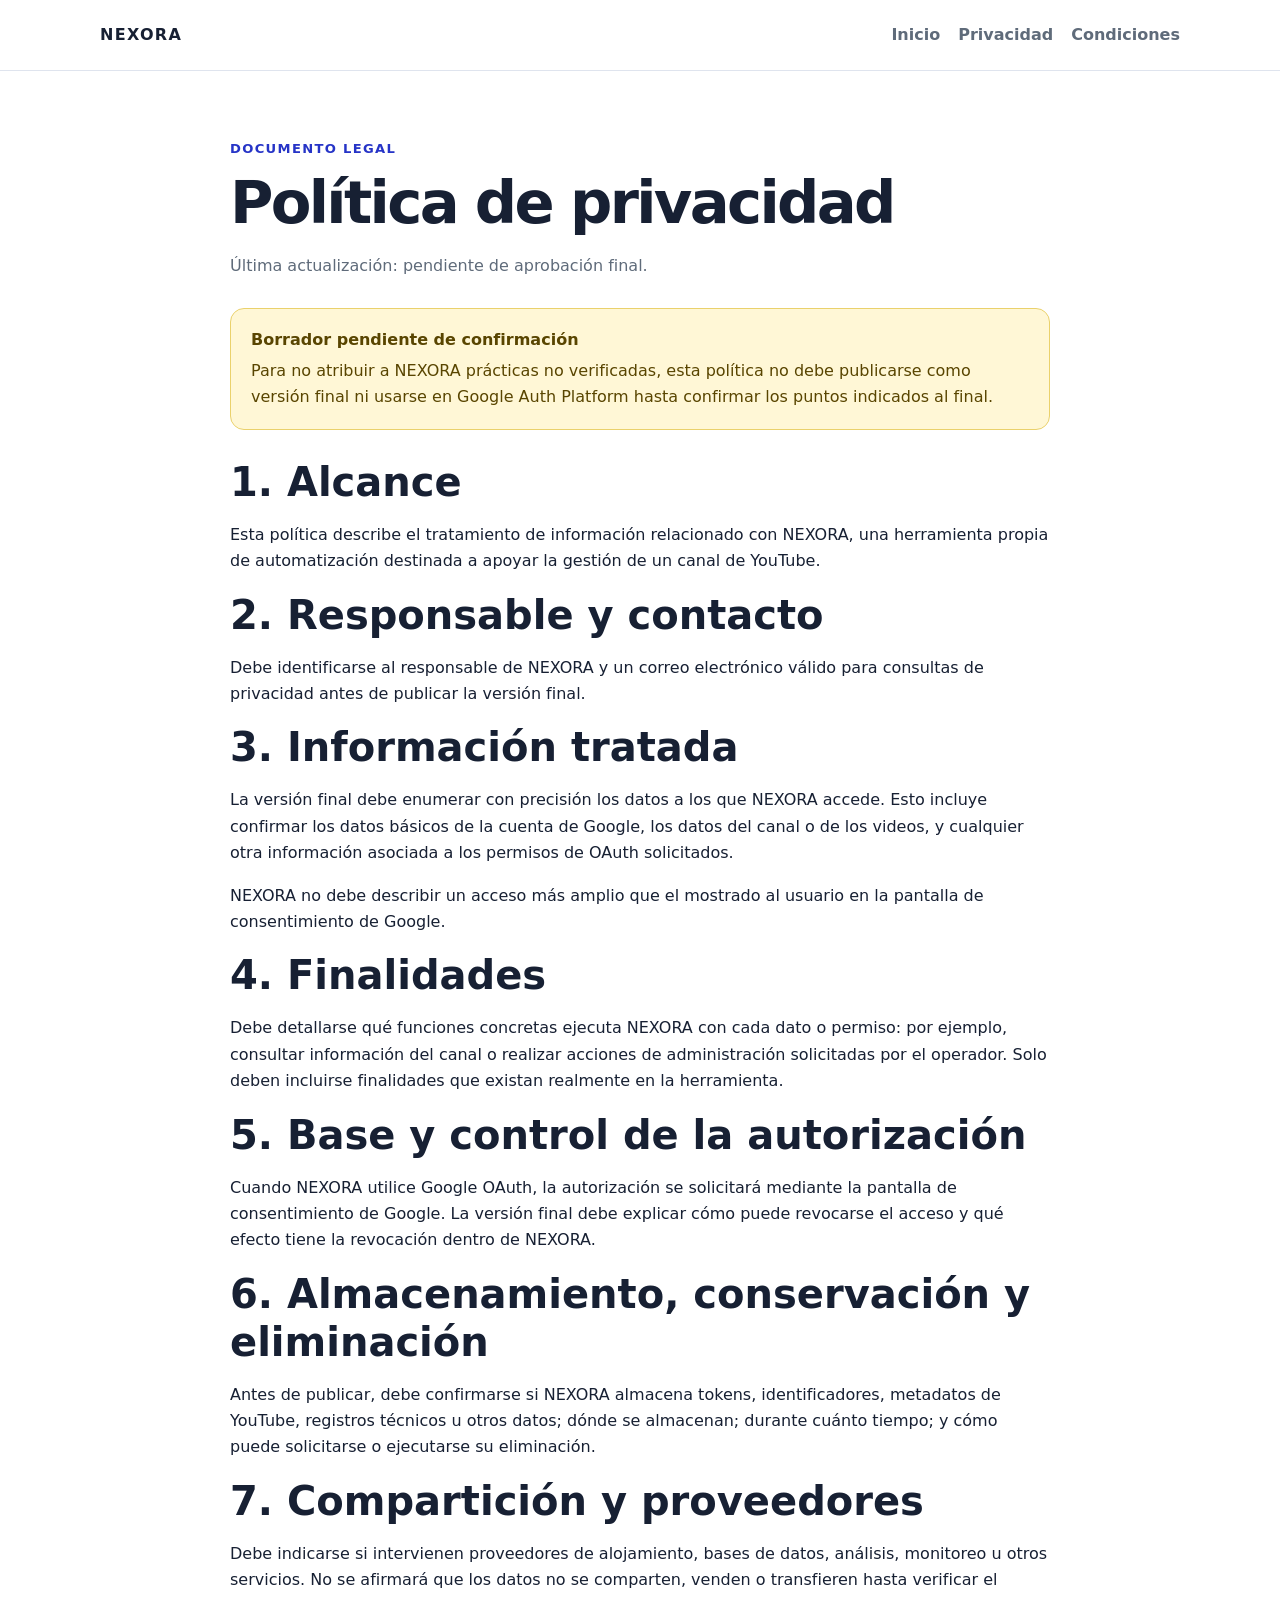
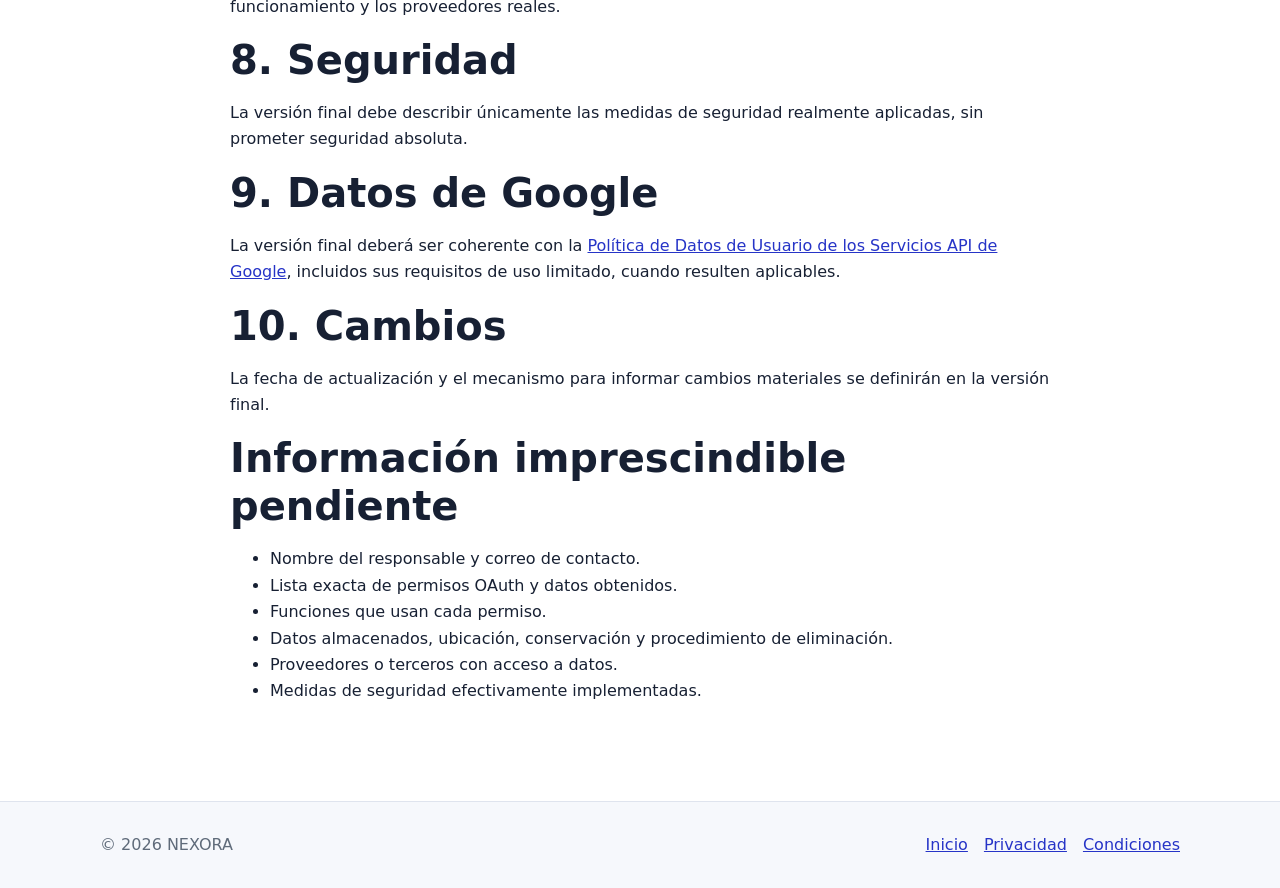
==== privacidad.html @ ef6ad5de "Add NEXORA privacy policy draft" ====
<!doctype html>
<html lang="es">
<head>
  <meta charset="utf-8">
  <meta name="viewport" content="width=device-width, initial-scale=1">
  <meta name="description" content="Política de privacidad de NEXORA.">
  <title>Política de privacidad | NEXORA</title>
  <link rel="stylesheet" href="styles.css">
</head>
<body>
  <header>
    <div class="container nav">
      <a class="brand" href="./">NEXORA</a>
      <nav aria-label="Navegación principal">
        <a href="./">Inicio</a>
        <a href="privacidad.html" aria-current="page">Privacidad</a>
        <a href="terminos.html">Condiciones</a>
      </nav>
    </div>
  </header>

  <main class="container legal">
    <p class="eyebrow">Documento legal</p>
    <h1>Política de privacidad</h1>
    <p class="meta">Última actualización: pendiente de aprobación final.</p>

    <div class="notice">
      <strong>Borrador pendiente de confirmación</strong>
      Para no atribuir a NEXORA prácticas no verificadas, esta política no debe publicarse como versión final ni usarse en Google Auth Platform hasta confirmar los puntos indicados al final.
    </div>

    <h2>1. Alcance</h2>
    <p>Esta política describe el tratamiento de información relacionado con NEXORA, una herramienta propia de automatización destinada a apoyar la gestión de un canal de YouTube.</p>

    <h2>2. Responsable y contacto</h2>
    <p>Debe identificarse al responsable de NEXORA y un correo electrónico válido para consultas de privacidad antes de publicar la versión final.</p>

    <h2>3. Información tratada</h2>
    <p>La versión final debe enumerar con precisión los datos a los que NEXORA accede. Esto incluye confirmar los datos básicos de la cuenta de Google, los datos del canal o de los videos, y cualquier otra información asociada a los permisos de OAuth solicitados.</p>
    <p>NEXORA no debe describir un acceso más amplio que el mostrado al usuario en la pantalla de consentimiento de Google.</p>

    <h2>4. Finalidades</h2>
    <p>Debe detallarse qué funciones concretas ejecuta NEXORA con cada dato o permiso: por ejemplo, consultar información del canal o realizar acciones de administración solicitadas por el operador. Solo deben incluirse finalidades que existan realmente en la herramienta.</p>

    <h2>5. Base y control de la autorización</h2>
    <p>Cuando NEXORA utilice Google OAuth, la autorización se solicitará mediante la pantalla de consentimiento de Google. La versión final debe explicar cómo puede revocarse el acceso y qué efecto tiene la revocación dentro de NEXORA.</p>

    <h2>6. Almacenamiento, conservación y eliminación</h2>
    <p>Antes de publicar, debe confirmarse si NEXORA almacena tokens, identificadores, metadatos de YouTube, registros técnicos u otros datos; dónde se almacenan; durante cuánto tiempo; y cómo puede solicitarse o ejecutarse su eliminación.</p>

    <h2>7. Compartición y proveedores</h2>
    <p>Debe indicarse si intervienen proveedores de alojamiento, bases de datos, análisis, monitoreo u otros servicios. No se afirmará que los datos no se comparten, venden o transfieren hasta verificar el funcionamiento y los proveedores reales.</p>

    <h2>8. Seguridad</h2>
    <p>La versión final debe describir únicamente las medidas de seguridad realmente aplicadas, sin prometer seguridad absoluta.</p>

    <h2>9. Datos de Google</h2>
    <p>La versión final deberá ser coherente con la <a href="https://developers.google.com/terms/api-services-user-data-policy" rel="noopener noreferrer">Política de Datos de Usuario de los Servicios API de Google</a>, incluidos sus requisitos de uso limitado, cuando resulten aplicables.</p>

    <h2>10. Cambios</h2>
    <p>La fecha de actualización y el mecanismo para informar cambios materiales se definirán en la versión final.</p>

    <h2>Información imprescindible pendiente</h2>
    <ul>
      <li>Nombre del responsable y correo de contacto.</li>
      <li>Lista exacta de permisos OAuth y datos obtenidos.</li>
      <li>Funciones que usan cada permiso.</li>
      <li>Datos almacenados, ubicación, conservación y procedimiento de eliminación.</li>
      <li>Proveedores o terceros con acceso a datos.</li>
      <li>Medidas de seguridad efectivamente implementadas.</li>
    </ul>
  </main>

  <footer>
    <div class="container footer-row">
      <span>© 2026 NEXORA</span>
      <div class="footer-links">
        <a href="./">Inicio</a>
        <a href="privacidad.html">Privacidad</a>
        <a href="terminos.html">Condiciones</a>
      </div>
    </div>
  </footer>
</body>
</html>
---- styles.css ----
:root {
  color-scheme: light;
  --ink: #172033;
  --muted: #5f6b7a;
  --brand: #4255ff;
  --brand-dark: #2634c7;
  --surface: #f6f8fc;
  --line: #dfe4ee;
  --warning-bg: #fff7d6;
  --warning-ink: #594500;
  --radius: 18px;
}
* { box-sizing: border-box; }
html { scroll-behavior: smooth; }
body {
  margin: 0;
  color: var(--ink);
  background: #fff;
  font: 16px/1.65 system-ui, -apple-system, BlinkMacSystemFont, "Segoe UI", sans-serif;
}
a { color: var(--brand-dark); }
a:hover { color: var(--brand); }
.container { width: min(1080px, calc(100% - 40px)); margin: 0 auto; }
header {
  position: sticky;
  top: 0;
  z-index: 10;
  background: rgba(255,255,255,.94);
  border-bottom: 1px solid var(--line);
  backdrop-filter: blur(14px);
}
.nav { min-height: 70px; display: flex; align-items: center; justify-content: space-between; gap: 24px; }
.brand { color: var(--ink); font-weight: 800; letter-spacing: .08em; text-decoration: none; }
nav { display: flex; flex-wrap: wrap; gap: 18px; }
nav a { color: var(--muted); font-weight: 650; text-decoration: none; }
.hero {
  padding: 92px 0 76px;
  background:
    radial-gradient(circle at 80% 20%, rgba(66,85,255,.16), transparent 34%),
    linear-gradient(180deg, #fff, var(--surface));
}
.eyebrow { color: var(--brand-dark); font-size: .82rem; font-weight: 800; letter-spacing: .1em; text-transform: uppercase; }
h1 { max-width: 760px; margin: 12px 0 20px; font-size: clamp(2.4rem, 7vw, 5rem); line-height: 1.02; letter-spacing: -.045em; }
.lead { max-width: 690px; color: var(--muted); font-size: 1.18rem; }
.actions { display: flex; flex-wrap: wrap; gap: 12px; margin-top: 30px; }
.button {
  display: inline-block;
  padding: 12px 18px;
  border: 1px solid var(--brand);
  border-radius: 999px;
  background: var(--brand);
  color: #fff;
  font-weight: 750;
  text-decoration: none;
}
.button.secondary { background: transparent; color: var(--brand-dark); }
section { padding: 66px 0; }
h2 { margin: 0 0 16px; font-size: clamp(1.7rem, 4vw, 2.5rem); line-height: 1.2; }
h3 { margin-top: 28px; }
.grid { display: grid; grid-template-columns: repeat(3, 1fr); gap: 18px; margin-top: 28px; }
.card { padding: 24px; border: 1px solid var(--line); border-radius: var(--radius); background: #fff; box-shadow: 0 12px 35px rgba(23,32,51,.06); }
.card p { margin-bottom: 0; color: var(--muted); }
.legal { max-width: 820px; padding: 54px 0 80px; }
.legal h1 { font-size: clamp(2.2rem, 6vw, 3.7rem); }
.meta { color: var(--muted); }
.notice { margin: 28px 0; padding: 18px 20px; border: 1px solid #ead16c; border-radius: 14px; background: var(--warning-bg); color: var(--warning-ink); }
.notice strong { display: block; margin-bottom: 5px; }
footer { padding: 30px 0; border-top: 1px solid var(--line); background: var(--surface); color: var(--muted); }
.footer-row { display: flex; justify-content: space-between; flex-wrap: wrap; gap: 16px; }
.footer-links { display: flex; flex-wrap: wrap; gap: 16px; }
@media (max-width: 760px) {
  .nav { align-items: flex-start; flex-direction: column; padding: 17px 0; }
  header { position: static; }
  .hero { padding-top: 62px; }
  .grid { grid-template-columns: 1fr; }
}
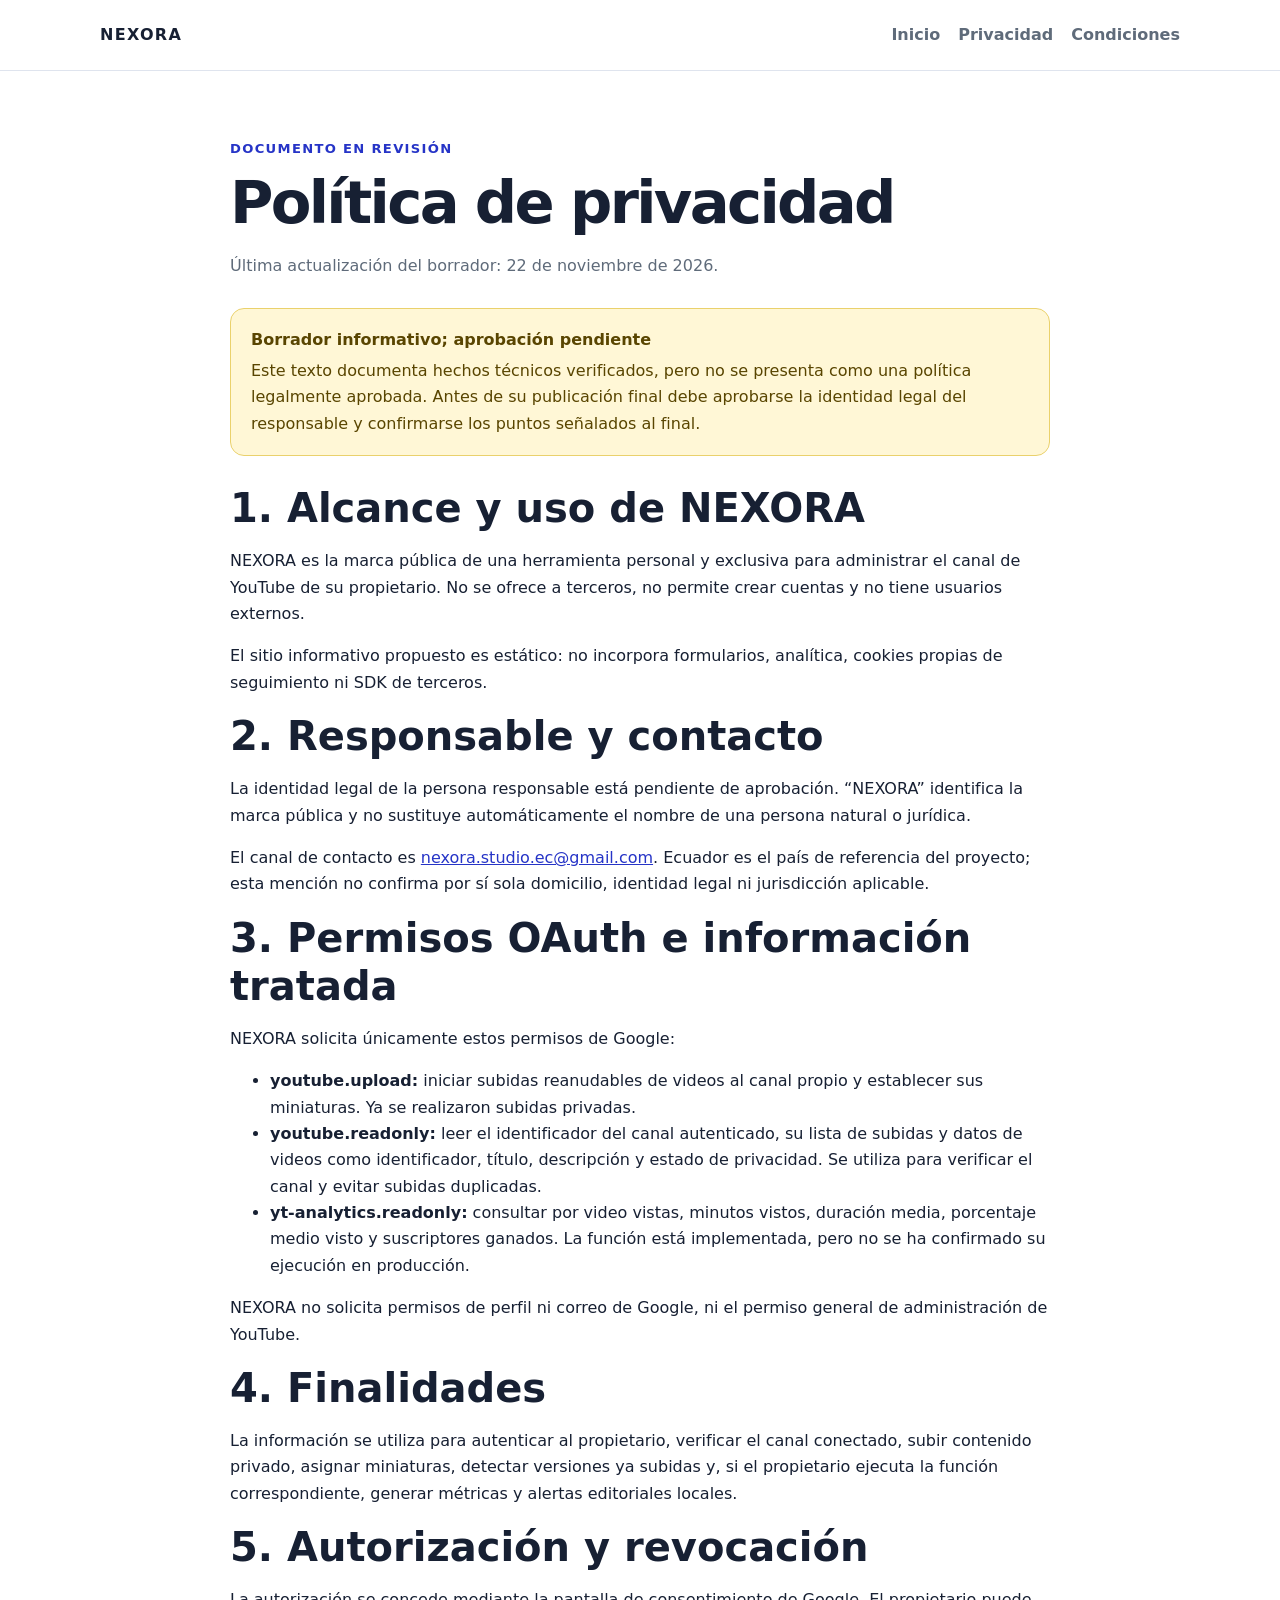
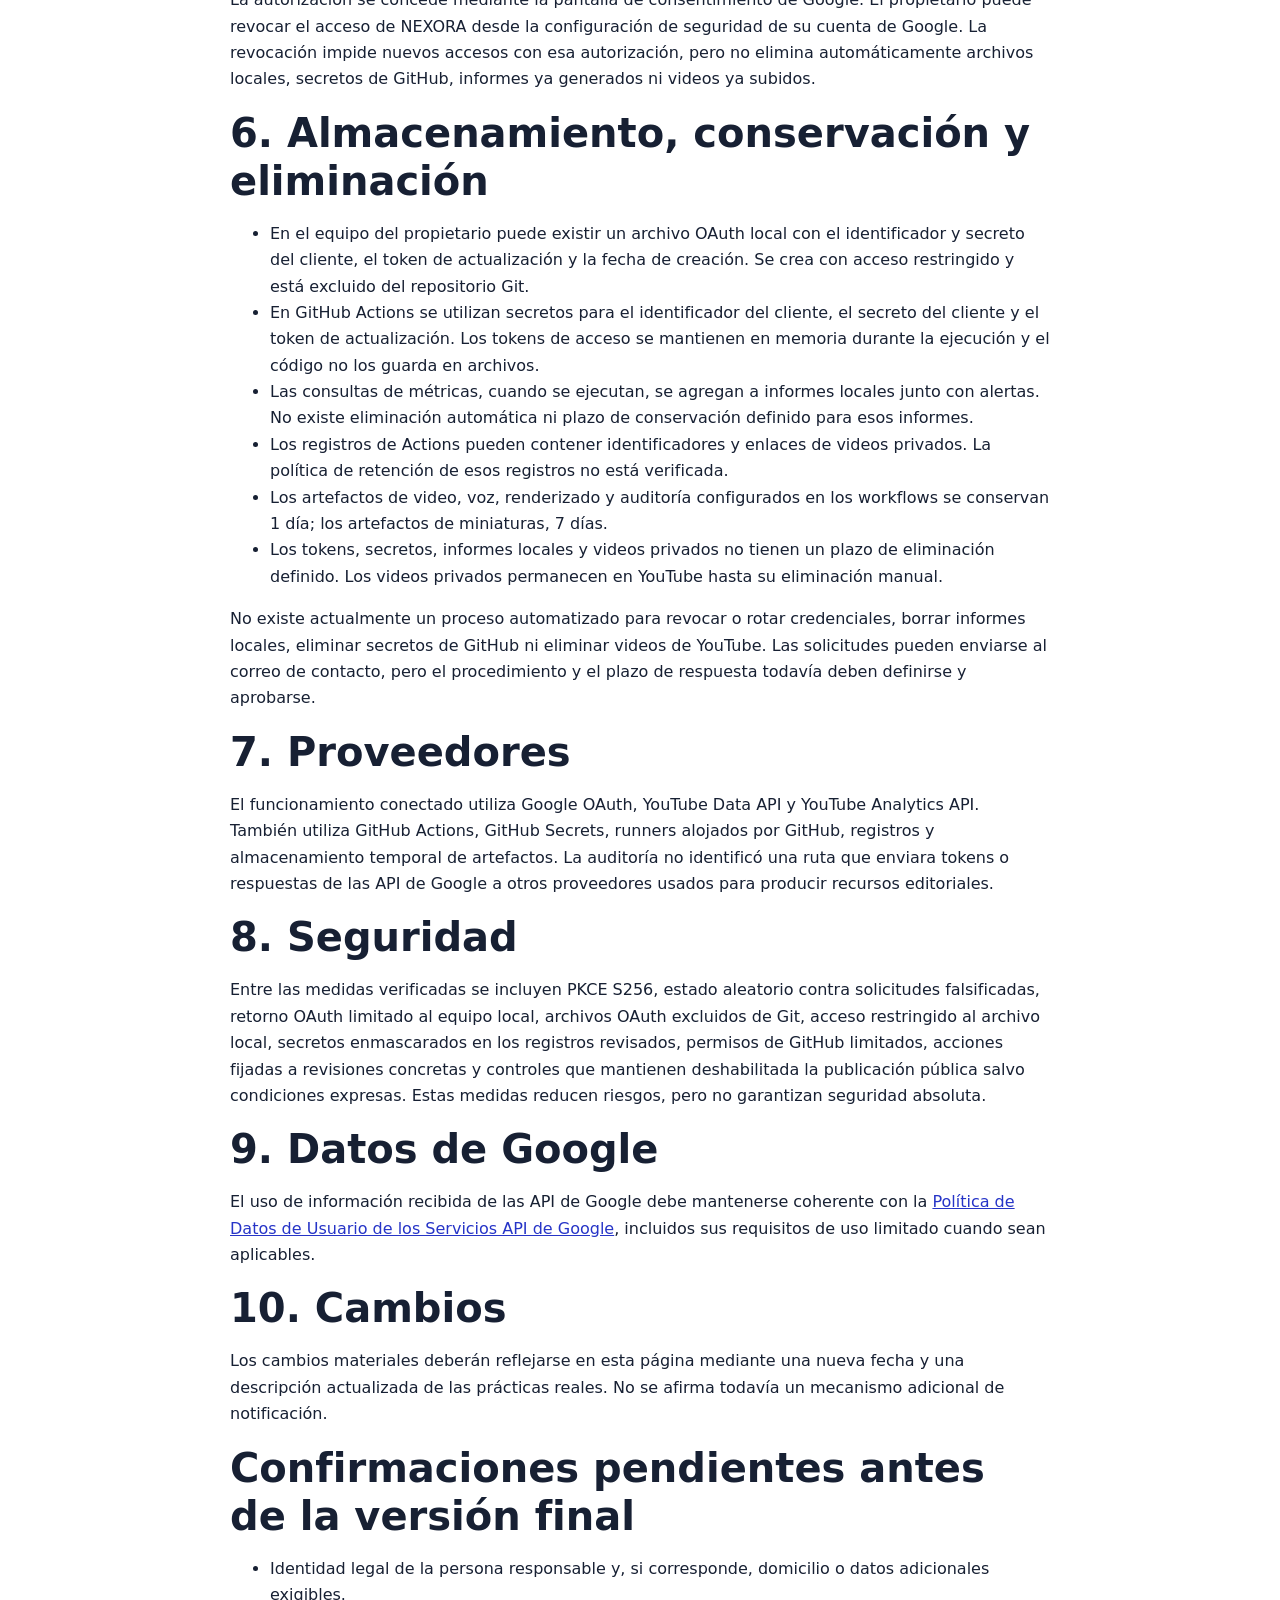
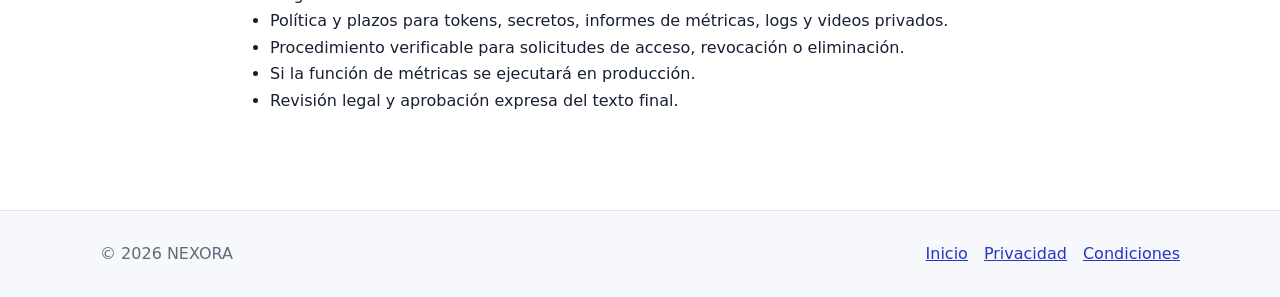
==== commit 3f5f4898: "docs: documentar privacidad OAuth verificada" ====
--- a/privacidad.html
+++ b/privacidad.html
@@ -3,7 +3,7 @@
 <head>
   <meta charset="utf-8">
   <meta name="viewport" content="width=device-width, initial-scale=1">
-  <meta name="description" content="Política de privacidad de NEXORA.">
+  <meta name="description" content="Política de privacidad de NEXORA y uso verificado de datos de Google y YouTube.">
   <title>Política de privacidad | NEXORA</title>
   <link rel="stylesheet" href="styles.css">
 </head>
@@ -20,54 +20,68 @@
   </header>
 
   <main class="container legal">
-    <p class="eyebrow">Documento legal</p>
+    <p class="eyebrow">Documento en revisión</p>
     <h1>Política de privacidad</h1>
-    <p class="meta">Última actualización: pendiente de aprobación final.</p>
+    <p class="meta">Última actualización del borrador: 22 de noviembre de 2026.</p>
 
     <div class="notice">
-      <strong>Borrador pendiente de confirmación</strong>
-      Para no atribuir a NEXORA prácticas no verificadas, esta política no debe publicarse como versión final ni usarse en Google Auth Platform hasta confirmar los puntos indicados al final.
+      <strong>Borrador informativo; aprobación pendiente</strong>
+      Este texto documenta hechos técnicos verificados, pero no se presenta como una política legalmente aprobada. Antes de su publicación final debe aprobarse la identidad legal del responsable y confirmarse los puntos señalados al final.
     </div>
 
-    <h2>1. Alcance</h2>
-    <p>Esta política describe el tratamiento de información relacionado con NEXORA, una herramienta propia de automatización destinada a apoyar la gestión de un canal de YouTube.</p>
+    <h2>1. Alcance y uso de NEXORA</h2>
+    <p>NEXORA es la marca pública de una herramienta personal y exclusiva para administrar el canal de YouTube de su propietario. No se ofrece a terceros, no permite crear cuentas y no tiene usuarios externos.</p>
+    <p>El sitio informativo propuesto es estático: no incorpora formularios, analítica, cookies propias de seguimiento ni SDK de terceros.</p>
 
     <h2>2. Responsable y contacto</h2>
-    <p>Debe identificarse al responsable de NEXORA y un correo electrónico válido para consultas de privacidad antes de publicar la versión final.</p>
+    <p>La identidad legal de la persona responsable está pendiente de aprobación. “NEXORA” identifica la marca pública y no sustituye automáticamente el nombre de una persona natural o jurídica.</p>
+    <p>El canal de contacto es <a href="mailto:nexora.studio.ec@gmail.com">nexora.studio.ec@gmail.com</a>. Ecuador es el país de referencia del proyecto; esta mención no confirma por sí sola domicilio, identidad legal ni jurisdicción aplicable.</p>
 
-    <h2>3. Información tratada</h2>
-    <p>La versión final debe enumerar con precisión los datos a los que NEXORA accede. Esto incluye confirmar los datos básicos de la cuenta de Google, los datos del canal o de los videos, y cualquier otra información asociada a los permisos de OAuth solicitados.</p>
-    <p>NEXORA no debe describir un acceso más amplio que el mostrado al usuario en la pantalla de consentimiento de Google.</p>
+    <h2>3. Permisos OAuth e información tratada</h2>
+    <p>NEXORA solicita únicamente estos permisos de Google:</p>
+    <ul>
+      <li><strong>youtube.upload:</strong> iniciar subidas reanudables de videos al canal propio y establecer sus miniaturas. Ya se realizaron subidas privadas.</li>
+      <li><strong>youtube.readonly:</strong> leer el identificador del canal autenticado, su lista de subidas y datos de videos como identificador, título, descripción y estado de privacidad. Se utiliza para verificar el canal y evitar subidas duplicadas.</li>
+      <li><strong>yt-analytics.readonly:</strong> consultar por video vistas, minutos vistos, duración media, porcentaje medio visto y suscriptores ganados. La función está implementada, pero no se ha confirmado su ejecución en producción.</li>
+    </ul>
+    <p>NEXORA no solicita permisos de perfil ni correo de Google, ni el permiso general de administración de YouTube.</p>
 
     <h2>4. Finalidades</h2>
-    <p>Debe detallarse qué funciones concretas ejecuta NEXORA con cada dato o permiso: por ejemplo, consultar información del canal o realizar acciones de administración solicitadas por el operador. Solo deben incluirse finalidades que existan realmente en la herramienta.</p>
+    <p>La información se utiliza para autenticar al propietario, verificar el canal conectado, subir contenido privado, asignar miniaturas, detectar versiones ya subidas y, si el propietario ejecuta la función correspondiente, generar métricas y alertas editoriales locales.</p>
 
-    <h2>5. Base y control de la autorización</h2>
-    <p>Cuando NEXORA utilice Google OAuth, la autorización se solicitará mediante la pantalla de consentimiento de Google. La versión final debe explicar cómo puede revocarse el acceso y qué efecto tiene la revocación dentro de NEXORA.</p>
+    <h2>5. Autorización y revocación</h2>
+    <p>La autorización se concede mediante la pantalla de consentimiento de Google. El propietario puede revocar el acceso de NEXORA desde la configuración de seguridad de su cuenta de Google. La revocación impide nuevos accesos con esa autorización, pero no elimina automáticamente archivos locales, secretos de GitHub, informes ya generados ni videos ya subidos.</p>
 
     <h2>6. Almacenamiento, conservación y eliminación</h2>
-    <p>Antes de publicar, debe confirmarse si NEXORA almacena tokens, identificadores, metadatos de YouTube, registros técnicos u otros datos; dónde se almacenan; durante cuánto tiempo; y cómo puede solicitarse o ejecutarse su eliminación.</p>
+    <ul>
+      <li>En el equipo del propietario puede existir un archivo OAuth local con el identificador y secreto del cliente, el token de actualización y la fecha de creación. Se crea con acceso restringido y está excluido del repositorio Git.</li>
+      <li>En GitHub Actions se utilizan secretos para el identificador del cliente, el secreto del cliente y el token de actualización. Los tokens de acceso se mantienen en memoria durante la ejecución y el código no los guarda en archivos.</li>
+      <li>Las consultas de métricas, cuando se ejecutan, se agregan a informes locales junto con alertas. No existe eliminación automática ni plazo de conservación definido para esos informes.</li>
+      <li>Los registros de Actions pueden contener identificadores y enlaces de videos privados. La política de retención de esos registros no está verificada.</li>
+      <li>Los artefactos de video, voz, renderizado y auditoría configurados en los workflows se conservan 1 día; los artefactos de miniaturas, 7 días.</li>
+      <li>Los tokens, secretos, informes locales y videos privados no tienen un plazo de eliminación definido. Los videos privados permanecen en YouTube hasta su eliminación manual.</li>
+    </ul>
+    <p>No existe actualmente un proceso automatizado para revocar o rotar credenciales, borrar informes locales, eliminar secretos de GitHub ni eliminar videos de YouTube. Las solicitudes pueden enviarse al correo de contacto, pero el procedimiento y el plazo de respuesta todavía deben definirse y aprobarse.</p>
 
-    <h2>7. Compartición y proveedores</h2>
-    <p>Debe indicarse si intervienen proveedores de alojamiento, bases de datos, análisis, monitoreo u otros servicios. No se afirmará que los datos no se comparten, venden o transfieren hasta verificar el funcionamiento y los proveedores reales.</p>
+    <h2>7. Proveedores</h2>
+    <p>El funcionamiento conectado utiliza Google OAuth, YouTube Data API y YouTube Analytics API. También utiliza GitHub Actions, GitHub Secrets, runners alojados por GitHub, registros y almacenamiento temporal de artefactos. La auditoría no identificó una ruta que enviara tokens o respuestas de las API de Google a otros proveedores usados para producir recursos editoriales.</p>
 
     <h2>8. Seguridad</h2>
-    <p>La versión final debe describir únicamente las medidas de seguridad realmente aplicadas, sin prometer seguridad absoluta.</p>
+    <p>Entre las medidas verificadas se incluyen PKCE S256, estado aleatorio contra solicitudes falsificadas, retorno OAuth limitado al equipo local, archivos OAuth excluidos de Git, acceso restringido al archivo local, secretos enmascarados en los registros revisados, permisos de GitHub limitados, acciones fijadas a revisiones concretas y controles que mantienen deshabilitada la publicación pública salvo condiciones expresas. Estas medidas reducen riesgos, pero no garantizan seguridad absoluta.</p>
 
     <h2>9. Datos de Google</h2>
-    <p>La versión final deberá ser coherente con la <a href="https://developers.google.com/terms/api-services-user-data-policy" rel="noopener noreferrer">Política de Datos de Usuario de los Servicios API de Google</a>, incluidos sus requisitos de uso limitado, cuando resulten aplicables.</p>
+    <p>El uso de información recibida de las API de Google debe mantenerse coherente con la <a href="https://developers.google.com/terms/api-services-user-data-policy" rel="noopener noreferrer">Política de Datos de Usuario de los Servicios API de Google</a>, incluidos sus requisitos de uso limitado cuando sean aplicables.</p>
 
     <h2>10. Cambios</h2>
-    <p>La fecha de actualización y el mecanismo para informar cambios materiales se definirán en la versión final.</p>
+    <p>Los cambios materiales deberán reflejarse en esta página mediante una nueva fecha y una descripción actualizada de las prácticas reales. No se afirma todavía un mecanismo adicional de notificación.</p>
 
-    <h2>Información imprescindible pendiente</h2>
+    <h2>Confirmaciones pendientes antes de la versión final</h2>
     <ul>
-      <li>Nombre del responsable y correo de contacto.</li>
-      <li>Lista exacta de permisos OAuth y datos obtenidos.</li>
-      <li>Funciones que usan cada permiso.</li>
-      <li>Datos almacenados, ubicación, conservación y procedimiento de eliminación.</li>
-      <li>Proveedores o terceros con acceso a datos.</li>
-      <li>Medidas de seguridad efectivamente implementadas.</li>
+      <li>Identidad legal de la persona responsable y, si corresponde, domicilio o datos adicionales exigibles.</li>
+      <li>Política y plazos para tokens, secretos, informes de métricas, logs y videos privados.</li>
+      <li>Procedimiento verificable para solicitudes de acceso, revocación o eliminación.</li>
+      <li>Si la función de métricas se ejecutará en producción.</li>
+      <li>Revisión legal y aprobación expresa del texto final.</li>
     </ul>
   </main>
 
@@ -82,4 +96,4 @@
     </div>
   </footer>
 </body>
-</html>+</html>
